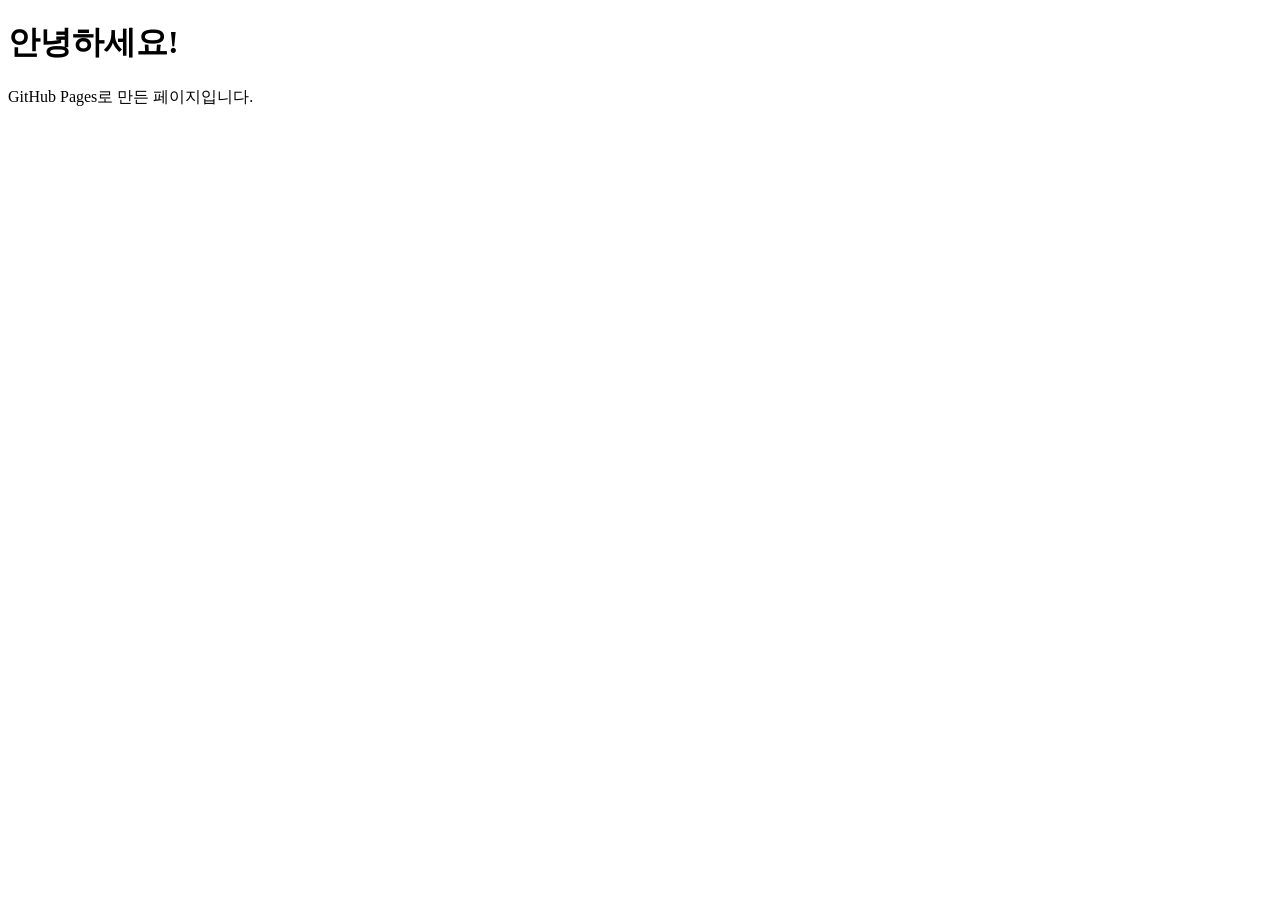
==== index.html @ 7f6f17b4 "Initial commit" ====
<!DOCTYPE html>
   <html lang="ko">
   <head>
     <meta charset="UTF-8">
     <meta name="viewport" content="width=device-width, initial-scale=1.0">
     <title>내 첫 페이지</title>
   </head>
   <body>
     <h1>안녕하세요!</h1>
     <p>GitHub Pages로 만든 페이지입니다.</p>
   </body>
   </html>
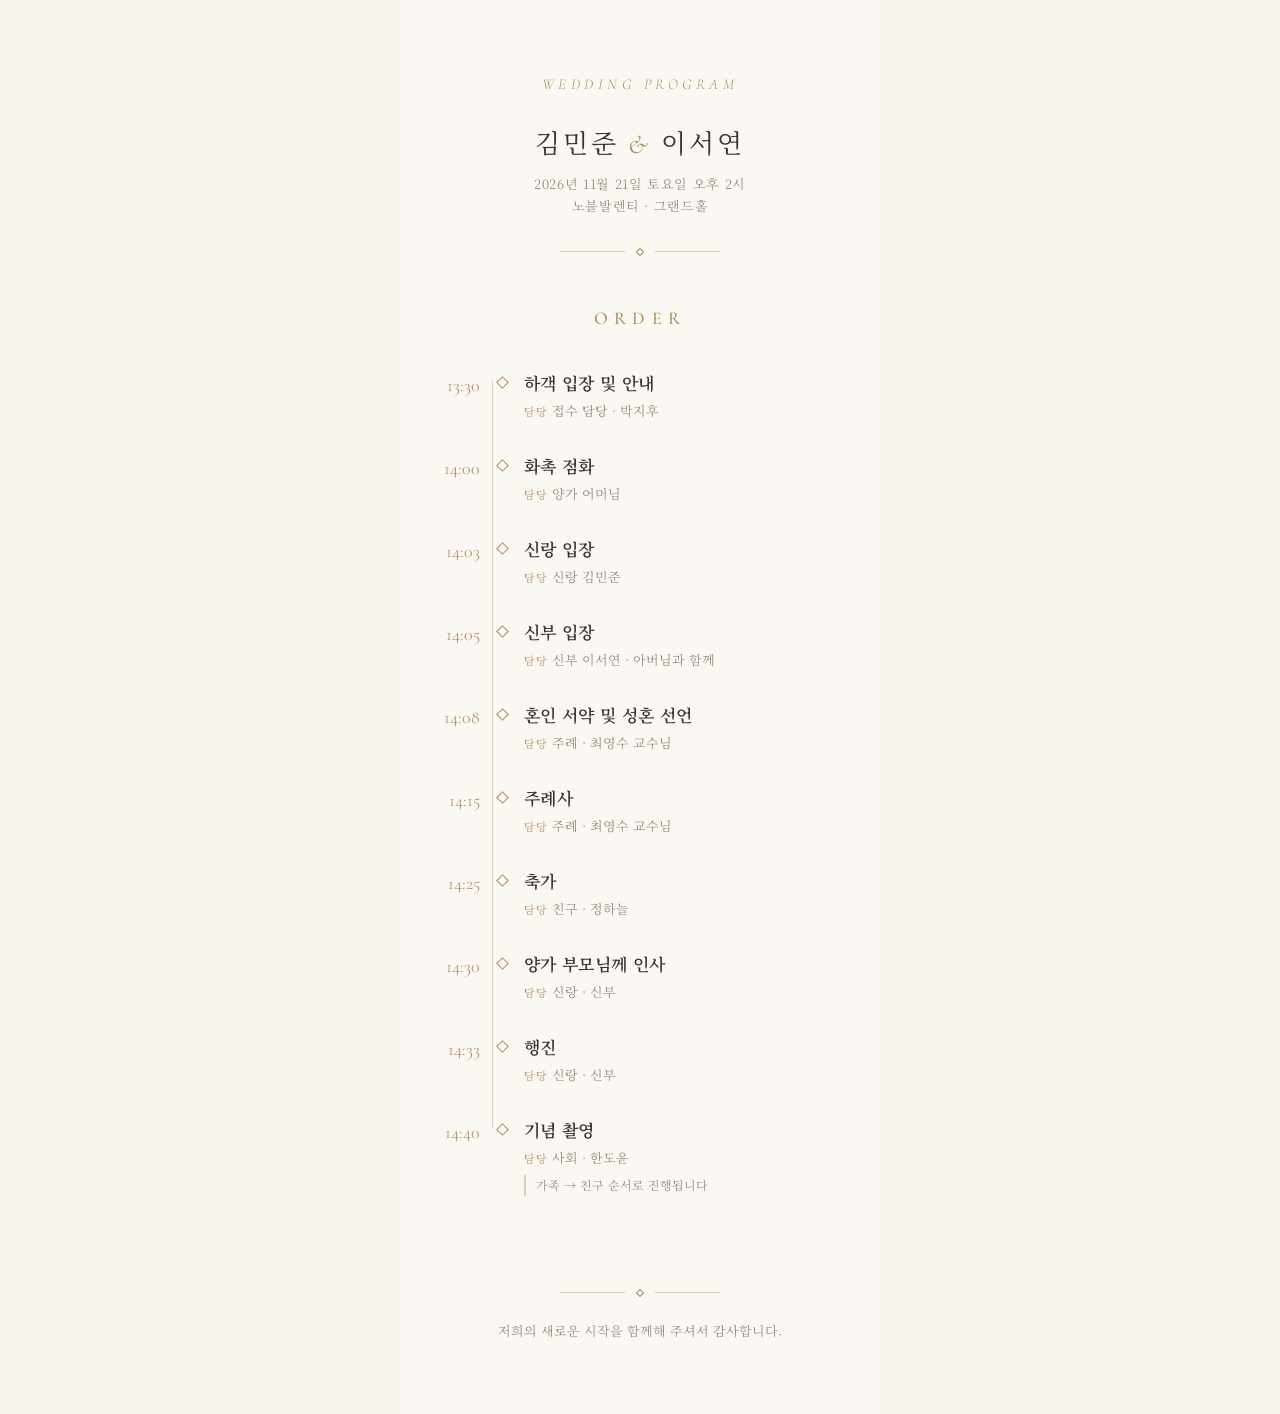
==== commit d9e7c6e7: "Add mobile wedding program page with editable sample data Co-Authored-By: Claude Sonnet 5.5 <noreply" ====
--- a/index.html
+++ b/index.html
@@ -1,12 +1,107 @@
-   <!DOCTYPE html>
-   <html lang="ko">
-   <head>
-     <meta charset="UTF-8">
-     <meta name="viewport" content="width=device-width, initial-scale=1.0">
-     <title>내 첫 페이지</title>
-   </head>
-   <body>
-     <h1>안녕하세요!</h1>
-     <p>GitHub Pages로 만든 페이지입니다.</p>
-   </body>
-   </html>+<!DOCTYPE html>
+<html lang="ko">
+<head>
+  <meta charset="UTF-8">
+  <meta name="viewport" content="width=device-width, initial-scale=1.0">
+  <title>결혼식 식순</title>
+  <link rel="preconnect" href="https://fonts.googleapis.com">
+  <link href="https://fonts.googleapis.com/css2?family=Cormorant+Garamond:ital,wght@0,400;0,500;1,400&family=Noto+Serif+KR:wght@300;400;600&display=swap" rel="stylesheet">
+  <style>
+    :root {
+      --bg: #f6f1e9;
+      --paper: #fbf8f3;
+      --ink: #3a332d;
+      --muted: #8a7f73;
+      --gold: #a98a5a;
+      --line: #dccfbb;
+    }
+    * { box-sizing: border-box; margin: 0; padding: 0; }
+    body {
+      background: var(--bg);
+      color: var(--ink);
+      font-family: "Noto Serif KR", serif;
+      font-weight: 300;
+      line-height: 1.7;
+      -webkit-font-smoothing: antialiased;
+    }
+    .wrap { max-width: 480px; margin: 0 auto; background: var(--paper); min-height: 100vh; }
+
+    header { text-align: center; padding: 72px 24px 48px; }
+    .eyebrow { font-family: "Cormorant Garamond", serif; font-style: italic; letter-spacing: .3em; color: var(--gold); font-size: 15px; text-transform: uppercase; }
+    h1 { font-weight: 400; font-size: 26px; letter-spacing: .12em; margin: 22px 0 6px; }
+    h1 .amp { font-family: "Cormorant Garamond", serif; font-style: italic; color: var(--gold); margin: 0 .35em; }
+    .meta { font-size: 13px; color: var(--muted); letter-spacing: .05em; }
+    .orn { display: flex; align-items: center; justify-content: center; gap: 12px; margin: 32px auto 0; color: var(--gold); width: 160px; }
+    .orn::before, .orn::after { content: ""; flex: 1; height: 1px; background: var(--line); }
+    .orn i { width: 6px; height: 6px; border: 1px solid var(--gold); transform: rotate(45deg); }
+
+    h2 { text-align: center; font-family: "Cormorant Garamond", serif; font-weight: 500; letter-spacing: .35em; font-size: 18px; color: var(--gold); margin-bottom: 36px; }
+
+    ol { list-style: none; padding: 0 24px 56px; position: relative; }
+    li { display: grid; grid-template-columns: 56px 20px 1fr; column-gap: 12px; padding-bottom: 30px; position: relative; opacity: 0; transform: translateY(10px); transition: opacity .6s, transform .6s; }
+    li.in { opacity: 1; transform: none; }
+    li::before { content: ""; position: absolute; left: 68px; top: 12px; bottom: -12px; width: 1px; background: var(--line); }
+    li:last-child::before { display: none; }
+    .time { font-family: "Cormorant Garamond", serif; font-size: 18px; color: var(--gold); text-align: right; padding-top: 1px; }
+    .dot { width: 9px; height: 9px; border: 1px solid var(--gold); background: var(--paper); transform: rotate(45deg); margin: 9px 0 0 6px; position: relative; z-index: 1; }
+    .title { font-size: 17px; font-weight: 600; letter-spacing: .02em; }
+    .person { font-size: 13px; color: var(--muted); margin-top: 2px; }
+    .person::before { content: "담당  "; color: var(--gold); font-size: 11px; letter-spacing: .1em; }
+    .note { font-size: 12px; color: var(--muted); margin-top: 6px; padding-left: 10px; border-left: 2px solid var(--line); }
+
+    footer { text-align: center; padding: 8px 24px 72px; font-size: 13px; color: var(--muted); }
+    footer .orn { margin: 0 auto 24px; }
+  </style>
+</head>
+<body>
+  <div class="wrap">
+    <header>
+      <p class="eyebrow">Wedding Program</p>
+      <h1><span id="groom"></span><span class="amp">&amp;</span><span id="bride"></span></h1>
+      <p class="meta" id="date"></p>
+      <p class="meta" id="place"></p>
+      <div class="orn"><i></i></div>
+    </header>
+
+    <h2>ORDER</h2>
+    <ol id="program"></ol>
+
+    <footer>
+      <div class="orn"><i></i></div>
+      <p id="greeting"></p>
+    </footer>
+  </div>
+
+  <script src="program.js"></script>
+  <script>
+    const $ = (id) => document.getElementById(id);
+    $("groom").textContent = WEDDING.groom;
+    $("bride").textContent = WEDDING.bride;
+    $("date").textContent = WEDDING.date;
+    $("place").textContent = WEDDING.place;
+    $("greeting").textContent = WEDDING.greeting;
+
+    const list = $("program");
+    PROGRAM.forEach((p) => {
+      const li = document.createElement("li");
+      const row = (cls, text) => {
+        const d = document.createElement("div");
+        d.className = cls;
+        d.textContent = text;
+        return d;
+      };
+      const body = document.createElement("div");
+      body.append(row("title", p.title));
+      if (p.person) body.append(row("person", p.person));
+      if (p.note) body.append(row("note", p.note));
+      li.append(row("time", p.time || ""), row("dot", ""), body);
+      list.append(li);
+    });
+
+    const io = new IntersectionObserver((es) => es.forEach((e) => {
+      if (e.isIntersecting) { e.target.classList.add("in"); io.unobserve(e.target); }
+    }), { threshold: 0.2 });
+    list.querySelectorAll("li").forEach((li) => io.observe(li));
+  </script>
+</body>
+</html>
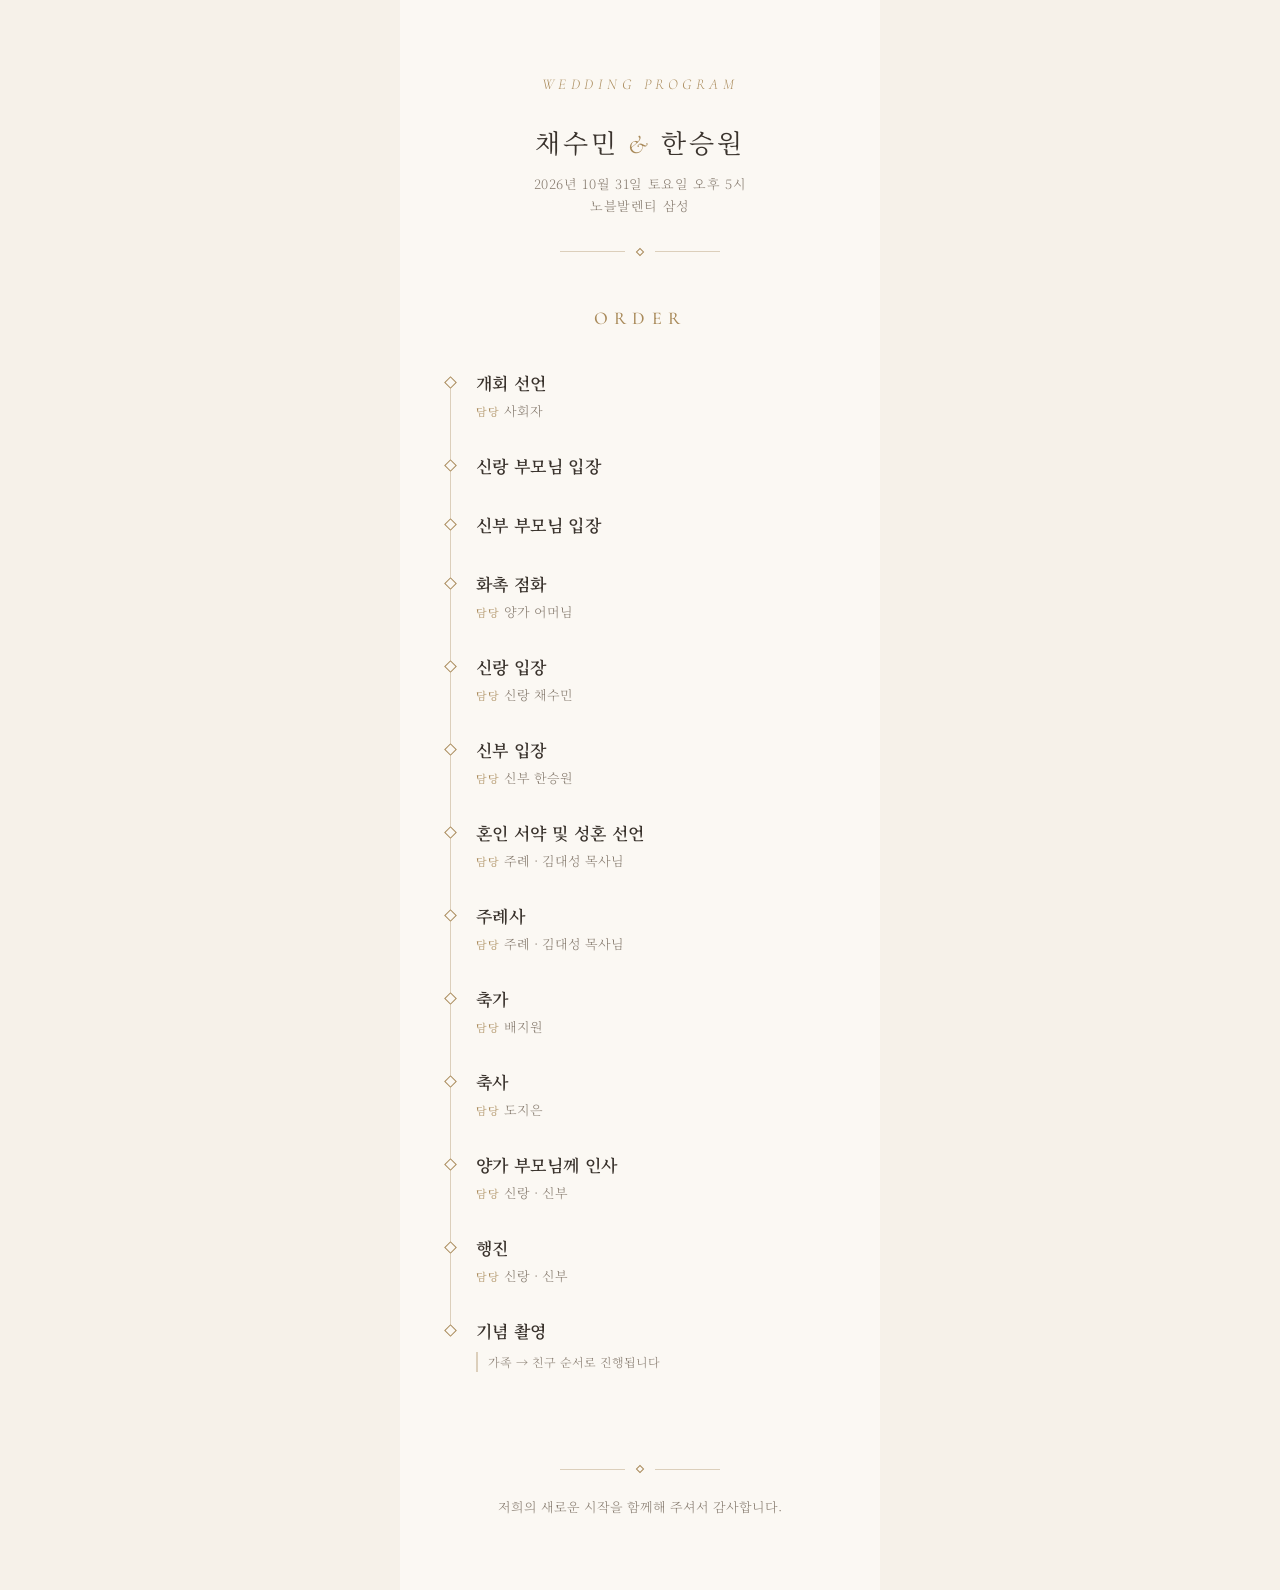
==== commit 9d6a9b3e: "Update program" ====
--- a/index.html
+++ b/index.html
@@ -37,12 +37,11 @@
 
     h2 { text-align: center; font-family: "Cormorant Garamond", serif; font-weight: 500; letter-spacing: .35em; font-size: 18px; color: var(--gold); margin-bottom: 36px; }
 
-    ol { list-style: none; padding: 0 24px 56px; position: relative; }
-    li { display: grid; grid-template-columns: 56px 20px 1fr; column-gap: 12px; padding-bottom: 30px; position: relative; opacity: 0; transform: translateY(10px); transition: opacity .6s, transform .6s; }
+    ol { list-style: none; padding: 0 40px 56px; position: relative; }
+    li { display: grid; grid-template-columns: 20px 1fr; column-gap: 16px; padding-bottom: 30px; position: relative; opacity: 0; transform: translateY(10px); transition: opacity .6s, transform .6s; }
     li.in { opacity: 1; transform: none; }
-    li::before { content: ""; position: absolute; left: 68px; top: 12px; bottom: -12px; width: 1px; background: var(--line); }
+    li::before { content: ""; position: absolute; left: 10px; top: 12px; bottom: -12px; width: 1px; background: var(--line); }
     li:last-child::before { display: none; }
-    .time { font-family: "Cormorant Garamond", serif; font-size: 18px; color: var(--gold); text-align: right; padding-top: 1px; }
     .dot { width: 9px; height: 9px; border: 1px solid var(--gold); background: var(--paper); transform: rotate(45deg); margin: 9px 0 0 6px; position: relative; z-index: 1; }
     .title { font-size: 17px; font-weight: 600; letter-spacing: .02em; }
     .person { font-size: 13px; color: var(--muted); margin-top: 2px; }
@@ -94,7 +93,7 @@
       body.append(row("title", p.title));
       if (p.person) body.append(row("person", p.person));
       if (p.note) body.append(row("note", p.note));
-      li.append(row("time", p.time || ""), row("dot", ""), body);
+      li.append(row("dot", ""), body);
       list.append(li);
     });
 
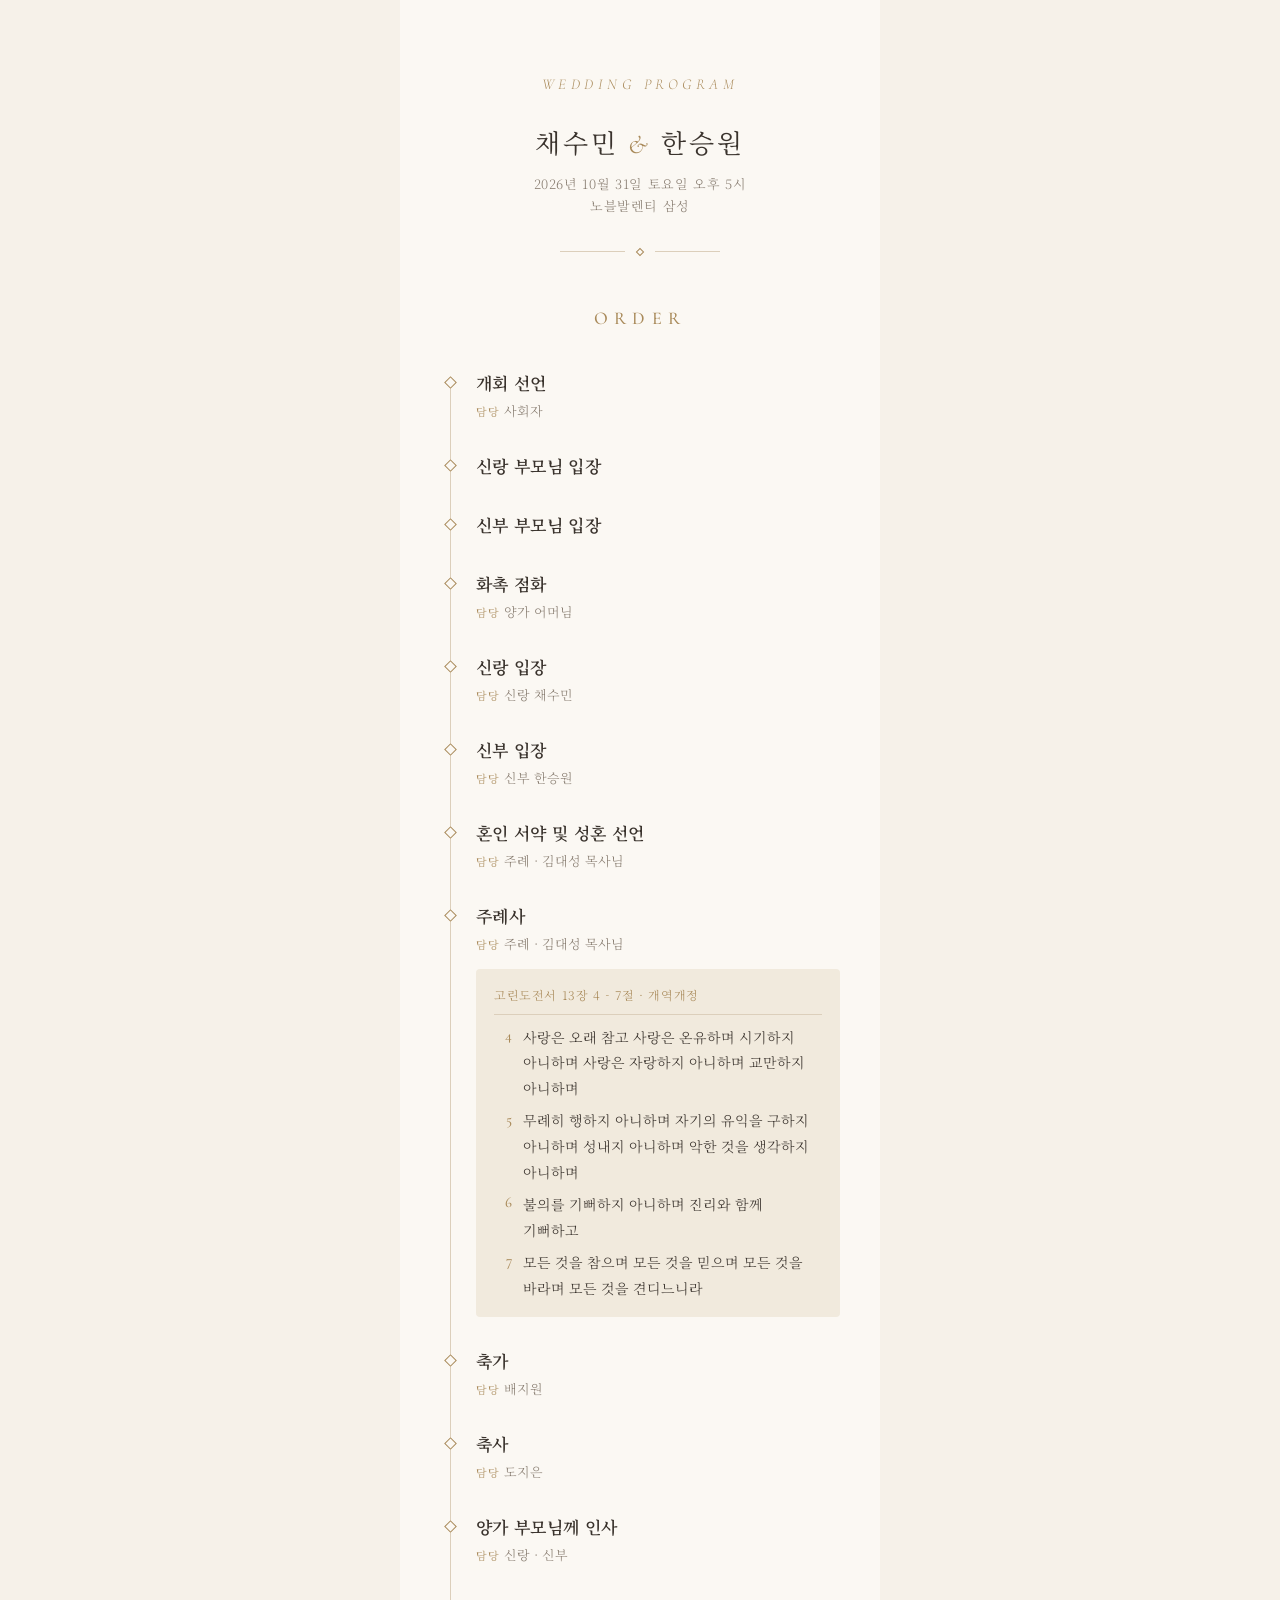
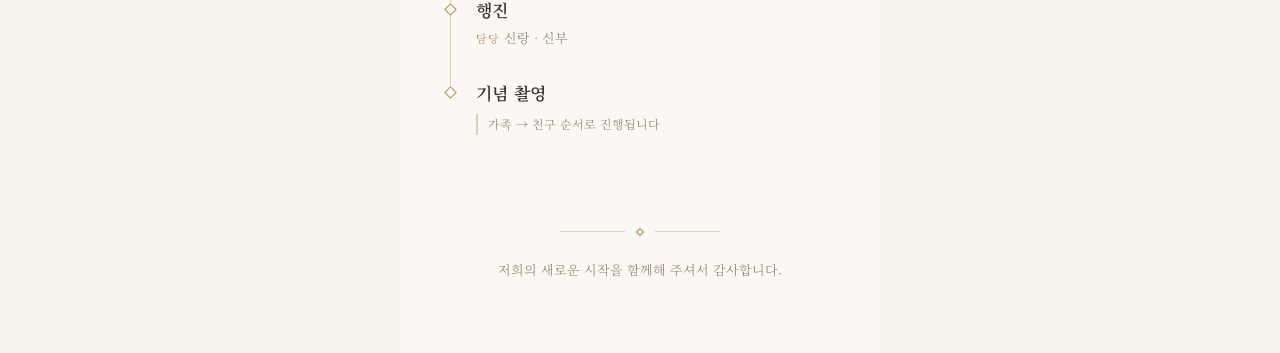
==== commit a6bc7081: "Update program" ====
--- a/index.html
+++ b/index.html
@@ -48,6 +48,11 @@
     .person::before { content: "담당  "; color: var(--gold); font-size: 11px; letter-spacing: .1em; }
     .note { font-size: 12px; color: var(--muted); margin-top: 6px; padding-left: 10px; border-left: 2px solid var(--line); }
 
+    .verse { margin-top: 14px; padding: 16px 18px; background: #f1eadd; border-radius: 4px; }
+    .verse .ref { font-size: 12px; color: var(--gold); margin-bottom: 10px; padding-bottom: 8px; border-bottom: 1px solid var(--line); letter-spacing: .05em; }
+    .verse p { display: flex; align-items: baseline; font-size: 14px; line-height: 1.85; word-break: keep-all; margin-top: 6px; }
+    .verse .n { flex: 0 0 1.2em; margin-right: .70em; text-align: right; color: var(--gold); font-family: "Cormorant Garamond", serif; font-size: 15px; font-weight: 500; position: relative; top: -2.5px;}
+
     footer { text-align: center; padding: 8px 24px 72px; font-size: 13px; color: var(--muted); }
     footer .orn { margin: 0 auto 24px; }
   </style>
@@ -93,6 +98,21 @@
       body.append(row("title", p.title));
       if (p.person) body.append(row("person", p.person));
       if (p.note) body.append(row("note", p.note));
+      if (p.verse) {
+        const v = row("verse", "");
+        v.append(row("ref", p.verse.ref));
+        p.verse.verses.forEach((x) => {
+          const line = document.createElement("p");
+          const n = document.createElement("span");
+          n.className = "n";
+          n.textContent = x.n;
+          const t = document.createElement("span");
+          t.textContent = x.text;
+          line.append(n, t);
+          v.append(line);
+        });
+        body.append(v);
+      }
       li.append(row("dot", ""), body);
       list.append(li);
     });
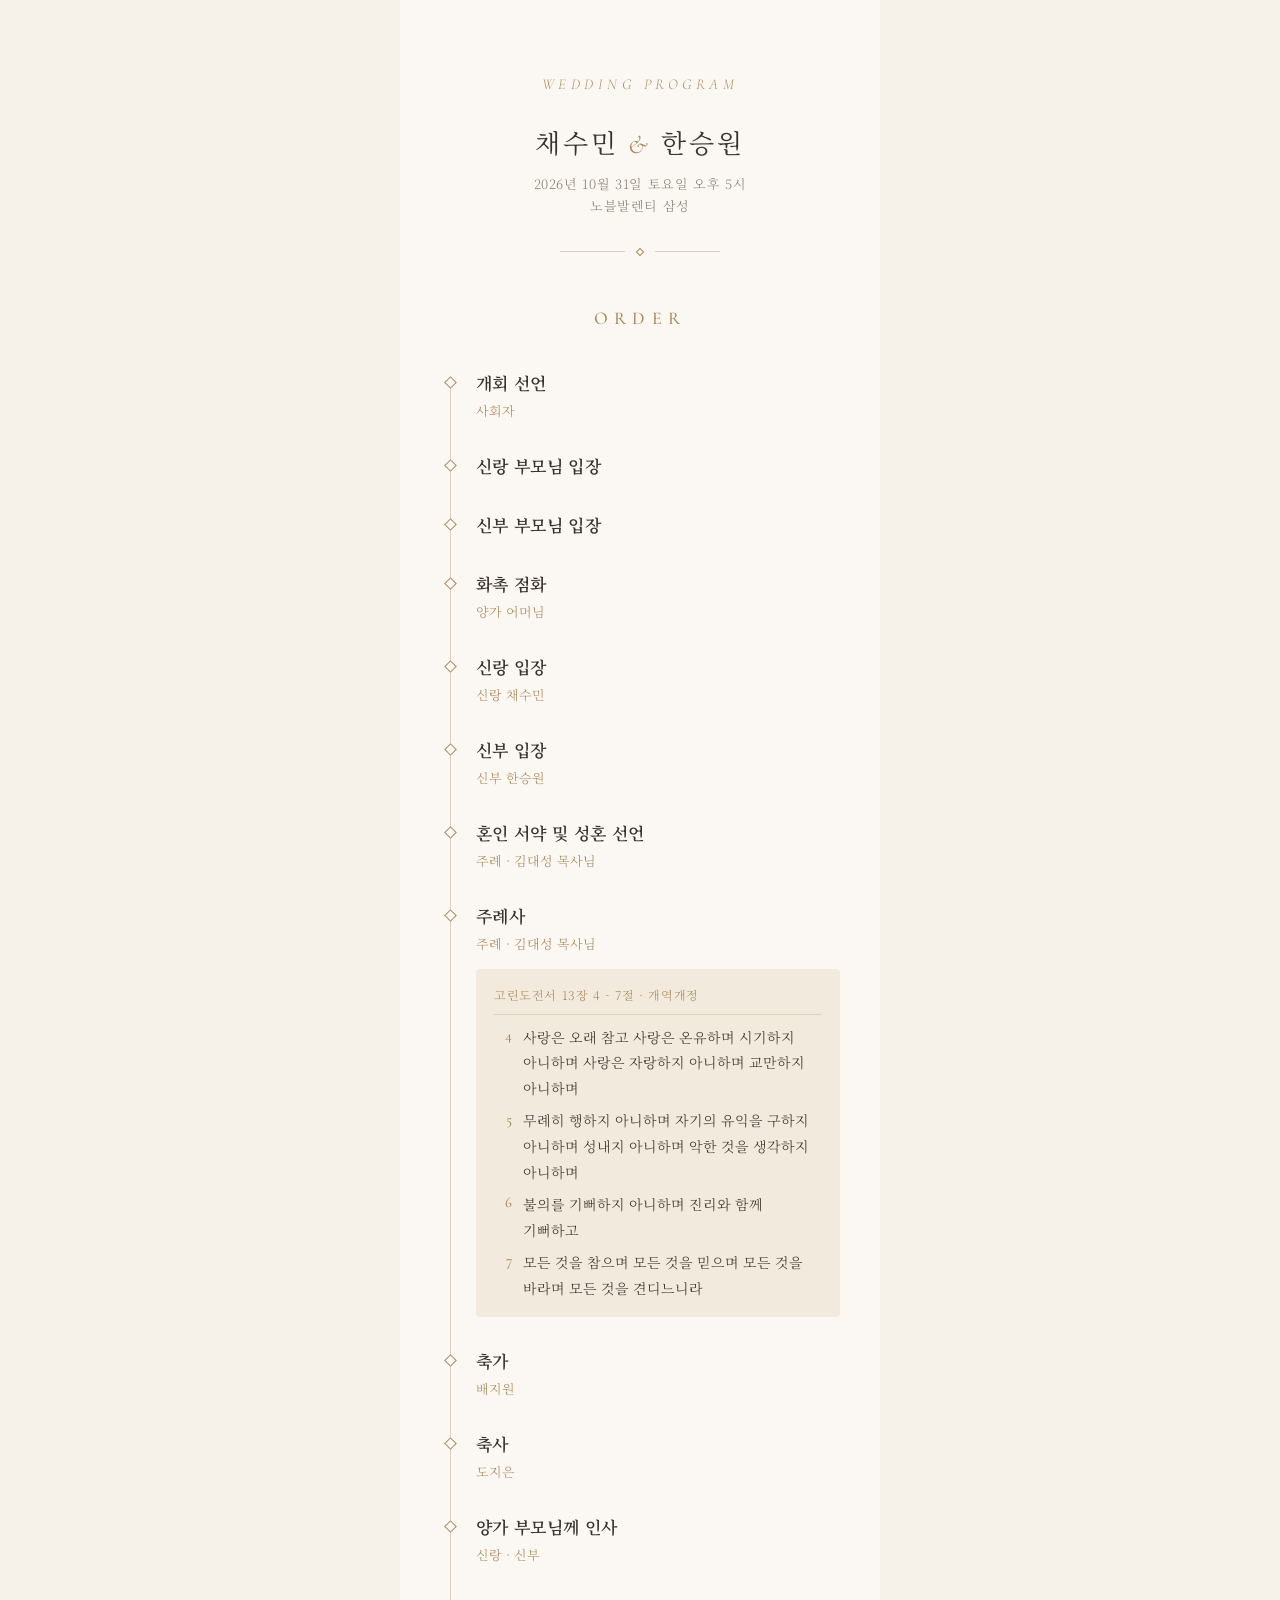
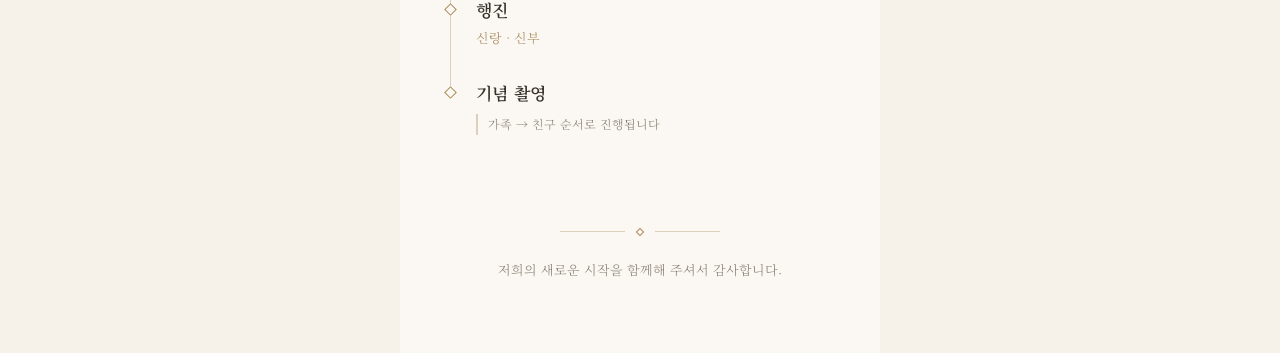
==== commit 923f9a03: "Update" ====
--- a/index.html
+++ b/index.html
@@ -44,8 +44,7 @@
     li:last-child::before { display: none; }
     .dot { width: 9px; height: 9px; border: 1px solid var(--gold); background: var(--paper); transform: rotate(45deg); margin: 9px 0 0 6px; position: relative; z-index: 1; }
     .title { font-size: 17px; font-weight: 600; letter-spacing: .02em; }
-    .person { font-size: 13px; color: var(--muted); margin-top: 2px; }
-    .person::before { content: "담당  "; color: var(--gold); font-size: 11px; letter-spacing: .1em; }
+    .person { font-size: 13px; color: var(--gold); margin-top: 2px; }
     .note { font-size: 12px; color: var(--muted); margin-top: 6px; padding-left: 10px; border-left: 2px solid var(--line); }
 
     .verse { margin-top: 14px; padding: 16px 18px; background: #f1eadd; border-radius: 4px; }
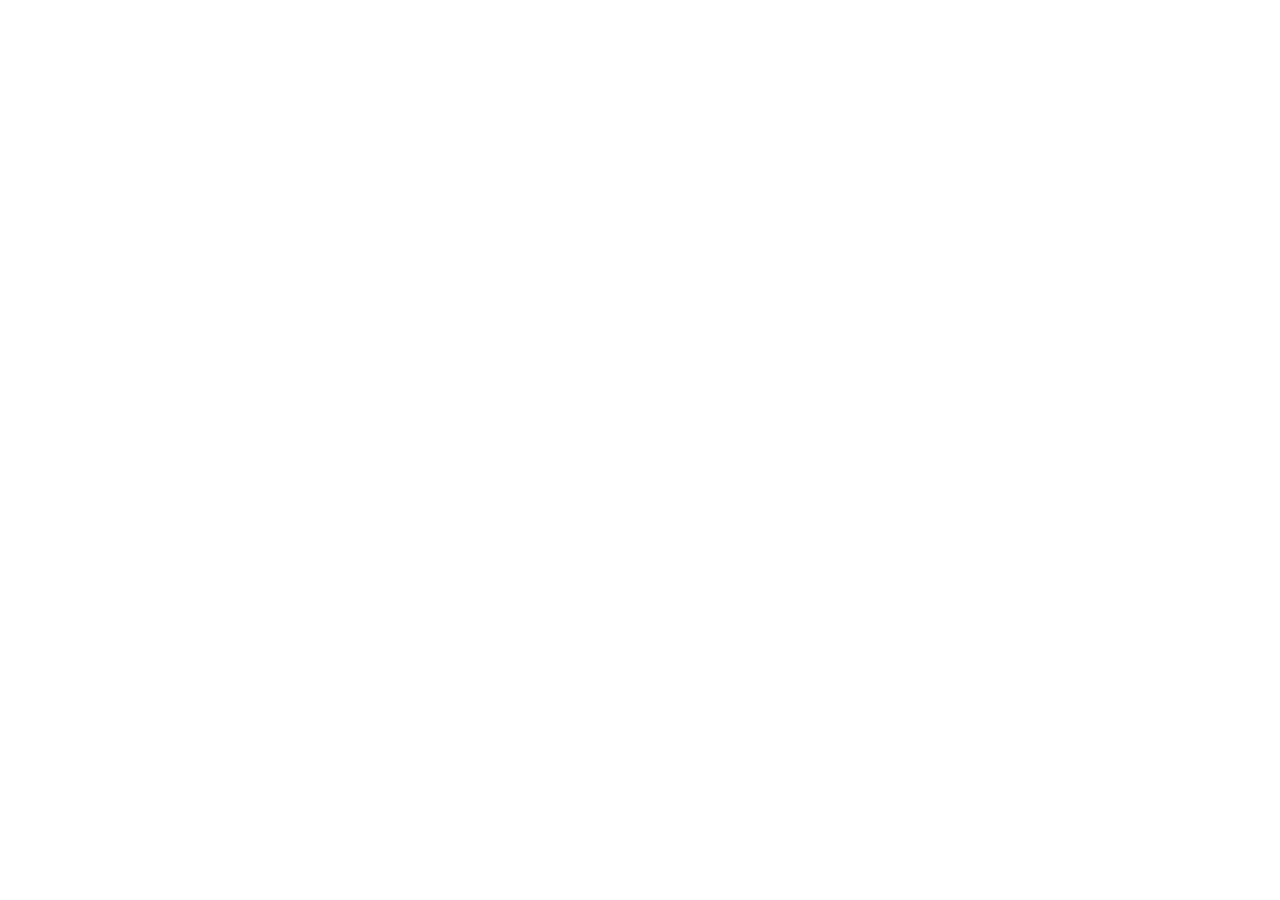
==== commit 0e6893e3: "Change address" ====
--- a/index.html
+++ b/index.html
@@ -3,123 +3,8 @@
 <head>
   <meta charset="UTF-8">
   <meta name="viewport" content="width=device-width, initial-scale=1.0">
-  <title>결혼식 식순</title>
-  <link rel="preconnect" href="https://fonts.googleapis.com">
-  <link href="https://fonts.googleapis.com/css2?family=Cormorant+Garamond:ital,wght@0,400;0,500;1,400&family=Noto+Serif+KR:wght@300;400;600&display=swap" rel="stylesheet">
-  <style>
-    :root {
-      --bg: #f6f1e9;
-      --paper: #fbf8f3;
-      --ink: #3a332d;
-      --muted: #8a7f73;
-      --gold: #a98a5a;
-      --line: #dccfbb;
-    }
-    * { box-sizing: border-box; margin: 0; padding: 0; }
-    body {
-      background: var(--bg);
-      color: var(--ink);
-      font-family: "Noto Serif KR", serif;
-      font-weight: 300;
-      line-height: 1.7;
-      -webkit-font-smoothing: antialiased;
-    }
-    .wrap { max-width: 480px; margin: 0 auto; background: var(--paper); min-height: 100vh; }
-
-    header { text-align: center; padding: 72px 24px 48px; }
-    .eyebrow { font-family: "Cormorant Garamond", serif; font-style: italic; letter-spacing: .3em; color: var(--gold); font-size: 15px; text-transform: uppercase; }
-    h1 { font-weight: 400; font-size: 26px; letter-spacing: .12em; margin: 22px 0 6px; }
-    h1 .amp { font-family: "Cormorant Garamond", serif; font-style: italic; color: var(--gold); margin: 0 .35em; }
-    .meta { font-size: 13px; color: var(--muted); letter-spacing: .05em; }
-    .orn { display: flex; align-items: center; justify-content: center; gap: 12px; margin: 32px auto 0; color: var(--gold); width: 160px; }
-    .orn::before, .orn::after { content: ""; flex: 1; height: 1px; background: var(--line); }
-    .orn i { width: 6px; height: 6px; border: 1px solid var(--gold); transform: rotate(45deg); }
-
-    h2 { text-align: center; font-family: "Cormorant Garamond", serif; font-weight: 500; letter-spacing: .35em; font-size: 18px; color: var(--gold); margin-bottom: 36px; }
-
-    ol { list-style: none; padding: 0 40px 56px; position: relative; }
-    li { display: grid; grid-template-columns: 20px 1fr; column-gap: 16px; padding-bottom: 30px; position: relative; opacity: 0; transform: translateY(10px); transition: opacity .6s, transform .6s; }
-    li.in { opacity: 1; transform: none; }
-    li::before { content: ""; position: absolute; left: 10px; top: 12px; bottom: -12px; width: 1px; background: var(--line); }
-    li:last-child::before { display: none; }
-    .dot { width: 9px; height: 9px; border: 1px solid var(--gold); background: var(--paper); transform: rotate(45deg); margin: 9px 0 0 6px; position: relative; z-index: 1; }
-    .title { font-size: 17px; font-weight: 600; letter-spacing: .02em; }
-    .person { font-size: 13px; color: var(--gold); margin-top: 2px; }
-    .note { font-size: 12px; color: var(--muted); margin-top: 6px; padding-left: 10px; border-left: 2px solid var(--line); }
-
-    .verse { margin-top: 14px; padding: 16px 18px; background: #f1eadd; border-radius: 4px; }
-    .verse .ref { font-size: 12px; color: var(--gold); margin-bottom: 10px; padding-bottom: 8px; border-bottom: 1px solid var(--line); letter-spacing: .05em; }
-    .verse p { display: flex; align-items: baseline; font-size: 14px; line-height: 1.85; word-break: keep-all; margin-top: 6px; }
-    .verse .n { flex: 0 0 1.2em; margin-right: .70em; text-align: right; color: var(--gold); font-family: "Cormorant Garamond", serif; font-size: 15px; font-weight: 500; position: relative; top: -2.5px;}
-
-    footer { text-align: center; padding: 8px 24px 72px; font-size: 13px; color: var(--muted); }
-    footer .orn { margin: 0 auto 24px; }
-  </style>
+  <title>devsoominchae</title>
 </head>
 <body>
-  <div class="wrap">
-    <header>
-      <p class="eyebrow">Wedding Program</p>
-      <h1><span id="groom"></span><span class="amp">&amp;</span><span id="bride"></span></h1>
-      <p class="meta" id="date"></p>
-      <p class="meta" id="place"></p>
-      <div class="orn"><i></i></div>
-    </header>
-
-    <h2>ORDER</h2>
-    <ol id="program"></ol>
-
-    <footer>
-      <div class="orn"><i></i></div>
-      <p id="greeting"></p>
-    </footer>
-  </div>
-
-  <script src="program.js"></script>
-  <script>
-    const $ = (id) => document.getElementById(id);
-    $("groom").textContent = WEDDING.groom;
-    $("bride").textContent = WEDDING.bride;
-    $("date").textContent = WEDDING.date;
-    $("place").textContent = WEDDING.place;
-    $("greeting").textContent = WEDDING.greeting;
-
-    const list = $("program");
-    PROGRAM.forEach((p) => {
-      const li = document.createElement("li");
-      const row = (cls, text) => {
-        const d = document.createElement("div");
-        d.className = cls;
-        d.textContent = text;
-        return d;
-      };
-      const body = document.createElement("div");
-      body.append(row("title", p.title));
-      if (p.person) body.append(row("person", p.person));
-      if (p.note) body.append(row("note", p.note));
-      if (p.verse) {
-        const v = row("verse", "");
-        v.append(row("ref", p.verse.ref));
-        p.verse.verses.forEach((x) => {
-          const line = document.createElement("p");
-          const n = document.createElement("span");
-          n.className = "n";
-          n.textContent = x.n;
-          const t = document.createElement("span");
-          t.textContent = x.text;
-          line.append(n, t);
-          v.append(line);
-        });
-        body.append(v);
-      }
-      li.append(row("dot", ""), body);
-      list.append(li);
-    });
-
-    const io = new IntersectionObserver((es) => es.forEach((e) => {
-      if (e.isIntersecting) { e.target.classList.add("in"); io.unobserve(e.target); }
-    }), { threshold: 0.2 });
-    list.querySelectorAll("li").forEach((li) => io.observe(li));
-  </script>
 </body>
 </html>
